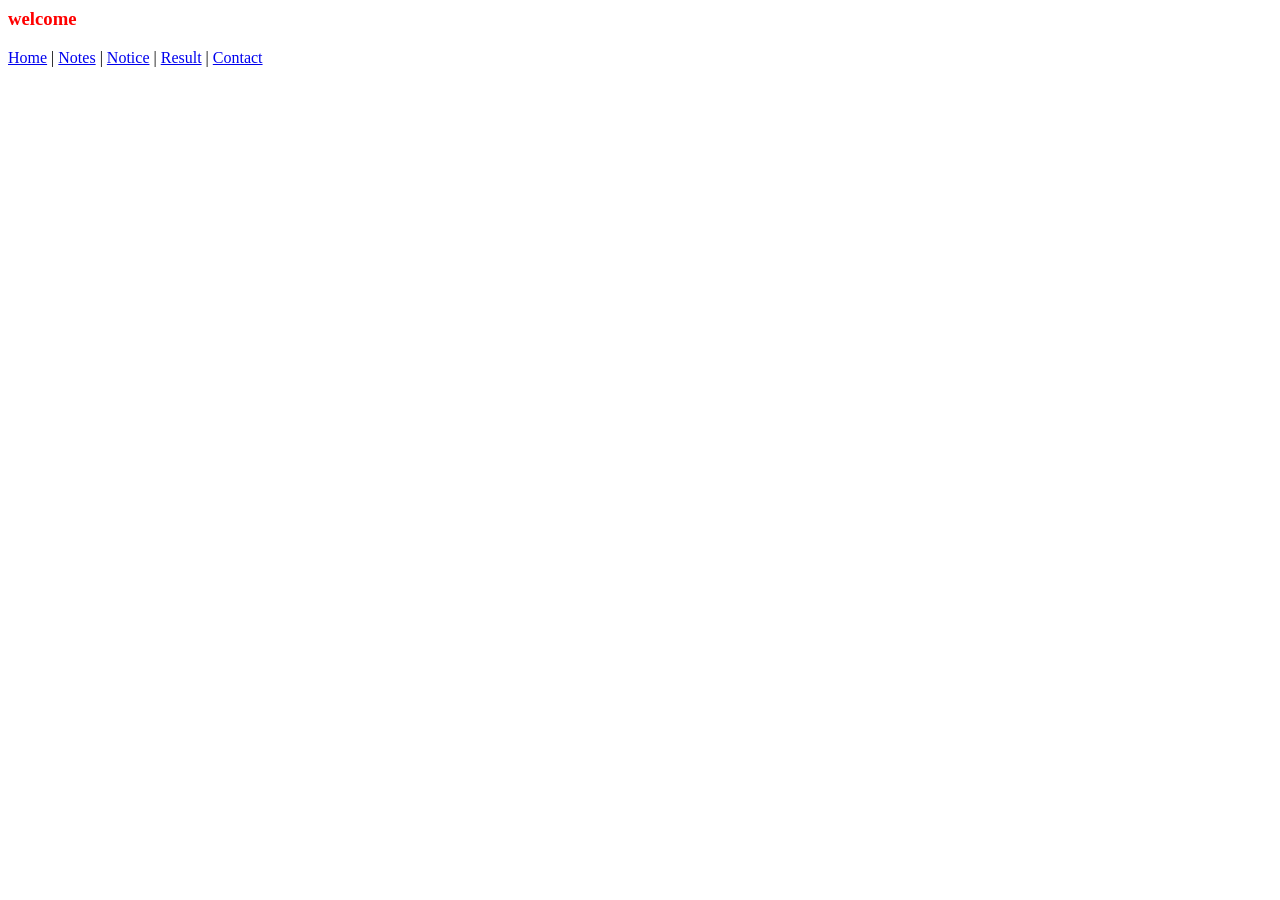
==== index.html @ 6cc996e7 "Add files via upload" ====
<html>
  <head>
    <title>
      home page
    </title>
  </head>
  <body>
    <h3 style="color:red"> welcome </h3>
<div>
    <a href="home.html">Home</a> |
    <a href="notes.html">Notes</a> |
    <a href="notice.html">Notice</a> |
    <a href="result.html">Result</a> |
    <a href="contact.html">Contact</a>
</div>
  </body>
</html>
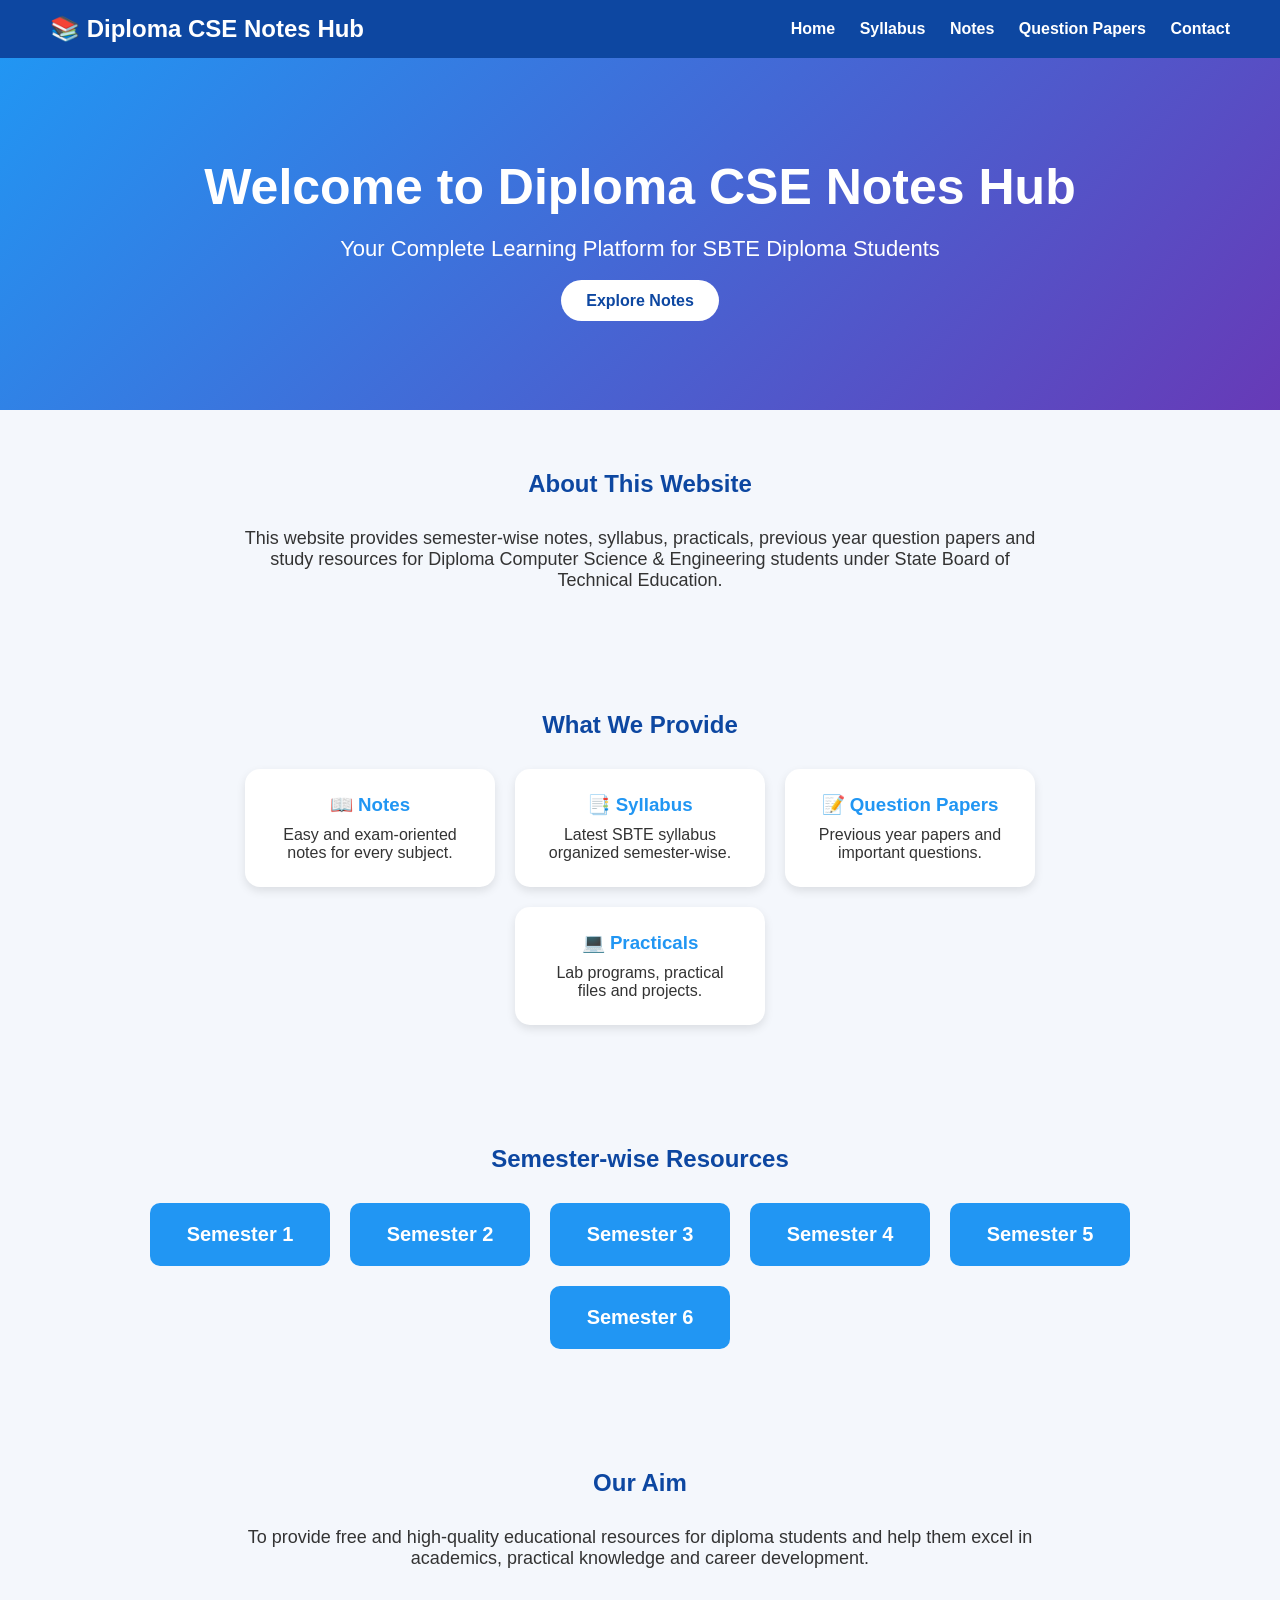
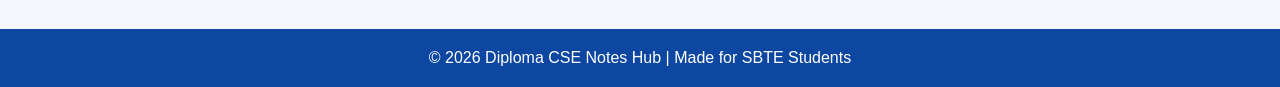
==== commit 9ef0fffe: "Add files via upload" ====
--- a/index.html
+++ b/index.html
@@ -1,17 +1,102 @@
-<html>
-  <head>
-    <title>
-      home page
-    </title>
-  </head>
-  <body>
-    <h3 style="color:red"> welcome </h3>
-<div>
-    <a href="home.html">Home</a> |
-    <a href="notes.html">Notes</a> |
-    <a href="notice.html">Notice</a> |
-    <a href="result.html">Result</a> |
-    <a href="contact.html">Contact</a>
-</div>
-  </body>
+<!DOCTYPE html>
+<html lang="en">
+<head>
+    <meta charset="UTF-8">
+    <meta name="viewport" content="width=device-width, initial-scale=1.0">
+    <title>Diploma CSE Notes Hub</title>
+    <link rel="stylesheet" href="style.css">
+</head>
+<body>
+
+    <!-- Header -->
+    <header>
+        <div class="logo">📚 Diploma CSE Notes Hub</div>
+        <nav>
+            <a href="#">Home</a>
+            <a href="#">Syllabus</a>
+            <a href="#">Notes</a>
+            <a href="#">Question Papers</a>
+            <a href="#">Contact</a>
+        </nav>
+    </header>
+
+    <!-- Hero Section -->
+    <section class="hero">
+        <h1>Welcome to Diploma CSE Notes Hub</h1>
+        <p>Your Complete Learning Platform for SBTE Diploma Students</p>
+        <a href="#" class="btn">Explore Notes</a>
+    </section>
+
+    <!-- About -->
+    <section class="about">
+        <h2>About This Website</h2>
+        <p>
+            This website provides semester-wise notes, syllabus,
+            practicals, previous year question papers and study
+            resources for Diploma Computer Science & Engineering
+            students under State Board of Technical Education.
+        </p>
+    </section>
+
+    <!-- Features -->
+    <section class="features">
+        <h2>What We Provide</h2>
+
+        <div class="container">
+
+            <div class="box">
+                <h3>📖 Notes</h3>
+                <p>Easy and exam-oriented notes for every subject.</p>
+            </div>
+
+            <div class="box">
+                <h3>📑 Syllabus</h3>
+                <p>Latest SBTE syllabus organized semester-wise.</p>
+            </div>
+
+            <div class="box">
+                <h3>📝 Question Papers</h3>
+                <p>Previous year papers and important questions.</p>
+            </div>
+
+            <div class="box">
+                <h3>💻 Practicals</h3>
+                <p>Lab programs, practical files and projects.</p>
+            </div>
+
+        </div>
+    </section>
+
+    <!-- Semester Section -->
+    <section class="semester">
+        <h2>Semester-wise Resources</h2>
+
+        <div class="container">
+
+            <div class="sem-box">Semester 1</div>
+            <div class="sem-box">Semester 2</div>
+            <div class="sem-box">Semester 3</div>
+            <div class="sem-box">Semester 4</div>
+            <div class="sem-box">Semester 5</div>
+            <div class="sem-box">Semester 6</div>
+
+        </div>
+    </section>
+
+    <!-- Aim Section -->
+    <section class="aim">
+        <h2>Our Aim</h2>
+        <p>
+            To provide free and high-quality educational resources
+            for diploma students and help them excel in academics,
+            practical knowledge and career development.
+        </p>
+    </section>
+
+    <!-- Footer -->
+    <footer>
+        <p>© 2026 Diploma CSE Notes Hub | Made for SBTE Students</p>
+    </footer>
+
+</body>
 </html>
--- a/style.css
+++ b/style.css
@@ -0,0 +1,152 @@
+*{
+    margin:0;
+    padding:0;
+    box-sizing:border-box;
+    font-family:Arial, sans-serif;
+}
+
+body{
+    background:#f4f7fc;
+    color:#333;
+}
+
+/* Header */
+header{
+    background:#0d47a1;
+    color:white;
+    padding:15px 50px;
+    display:flex;
+    justify-content:space-between;
+    align-items:center;
+}
+
+.logo{
+    font-size:24px;
+    font-weight:bold;
+}
+
+nav a{
+    color:white;
+    text-decoration:none;
+    margin-left:20px;
+    font-weight:bold;
+}
+
+nav a:hover{
+    color:yellow;
+}
+
+/* Hero Section */
+.hero{
+    background:linear-gradient(135deg,#2196f3,#673ab7);
+    color:white;
+    text-align:center;
+    padding:100px 20px;
+}
+
+.hero h1{
+    font-size:50px;
+    margin-bottom:20px;
+}
+
+.hero p{
+    font-size:22px;
+    margin-bottom:30px;
+}
+
+.btn{
+    background:white;
+    color:#0d47a1;
+    padding:12px 25px;
+    border-radius:30px;
+    text-decoration:none;
+    font-weight:bold;
+}
+
+.btn:hover{
+    background:yellow;
+}
+
+/* Sections */
+section{
+    padding:60px 10%;
+}
+
+h2{
+    text-align:center;
+    margin-bottom:30px;
+    color:#0d47a1;
+}
+
+.about p,
+.aim p{
+    text-align:center;
+    max-width:800px;
+    margin:auto;
+    font-size:18px;
+}
+
+/* Feature Boxes */
+.container{
+    display:flex;
+    flex-wrap:wrap;
+    justify-content:center;
+    gap:20px;
+}
+
+.box{
+    background:white;
+    width:250px;
+    padding:25px;
+    text-align:center;
+    border-radius:15px;
+    box-shadow:0 4px 10px rgba(0,0,0,0.1);
+    transition:0.3s;
+}
+
+.box:hover{
+    transform:translateY(-10px);
+}
+
+.box h3{
+    color:#2196f3;
+    margin-bottom:10px;
+}
+
+/* Semester Boxes */
+.sem-box{
+    background:#2196f3;
+    color:white;
+    width:180px;
+    padding:20px;
+    text-align:center;
+    border-radius:10px;
+    font-size:20px;
+    font-weight:bold;
+    transition:0.3s;
+}
+
+.sem-box:hover{
+    background:#673ab7;
+    transform:scale(1.05);
+}
+
+/* Footer */
+footer{
+    background:#0d47a1;
+    color:white;
+    text-align:center;
+    padding:20px;
+}
+.about-me{
+    background:white;
+    padding:60px 10%;
+    text-align:center;
+}
+
+.about-me p{
+    max-width:900px;
+    margin:15px auto;
+    font-size:18px;
+    line-height:1.8;
+}
